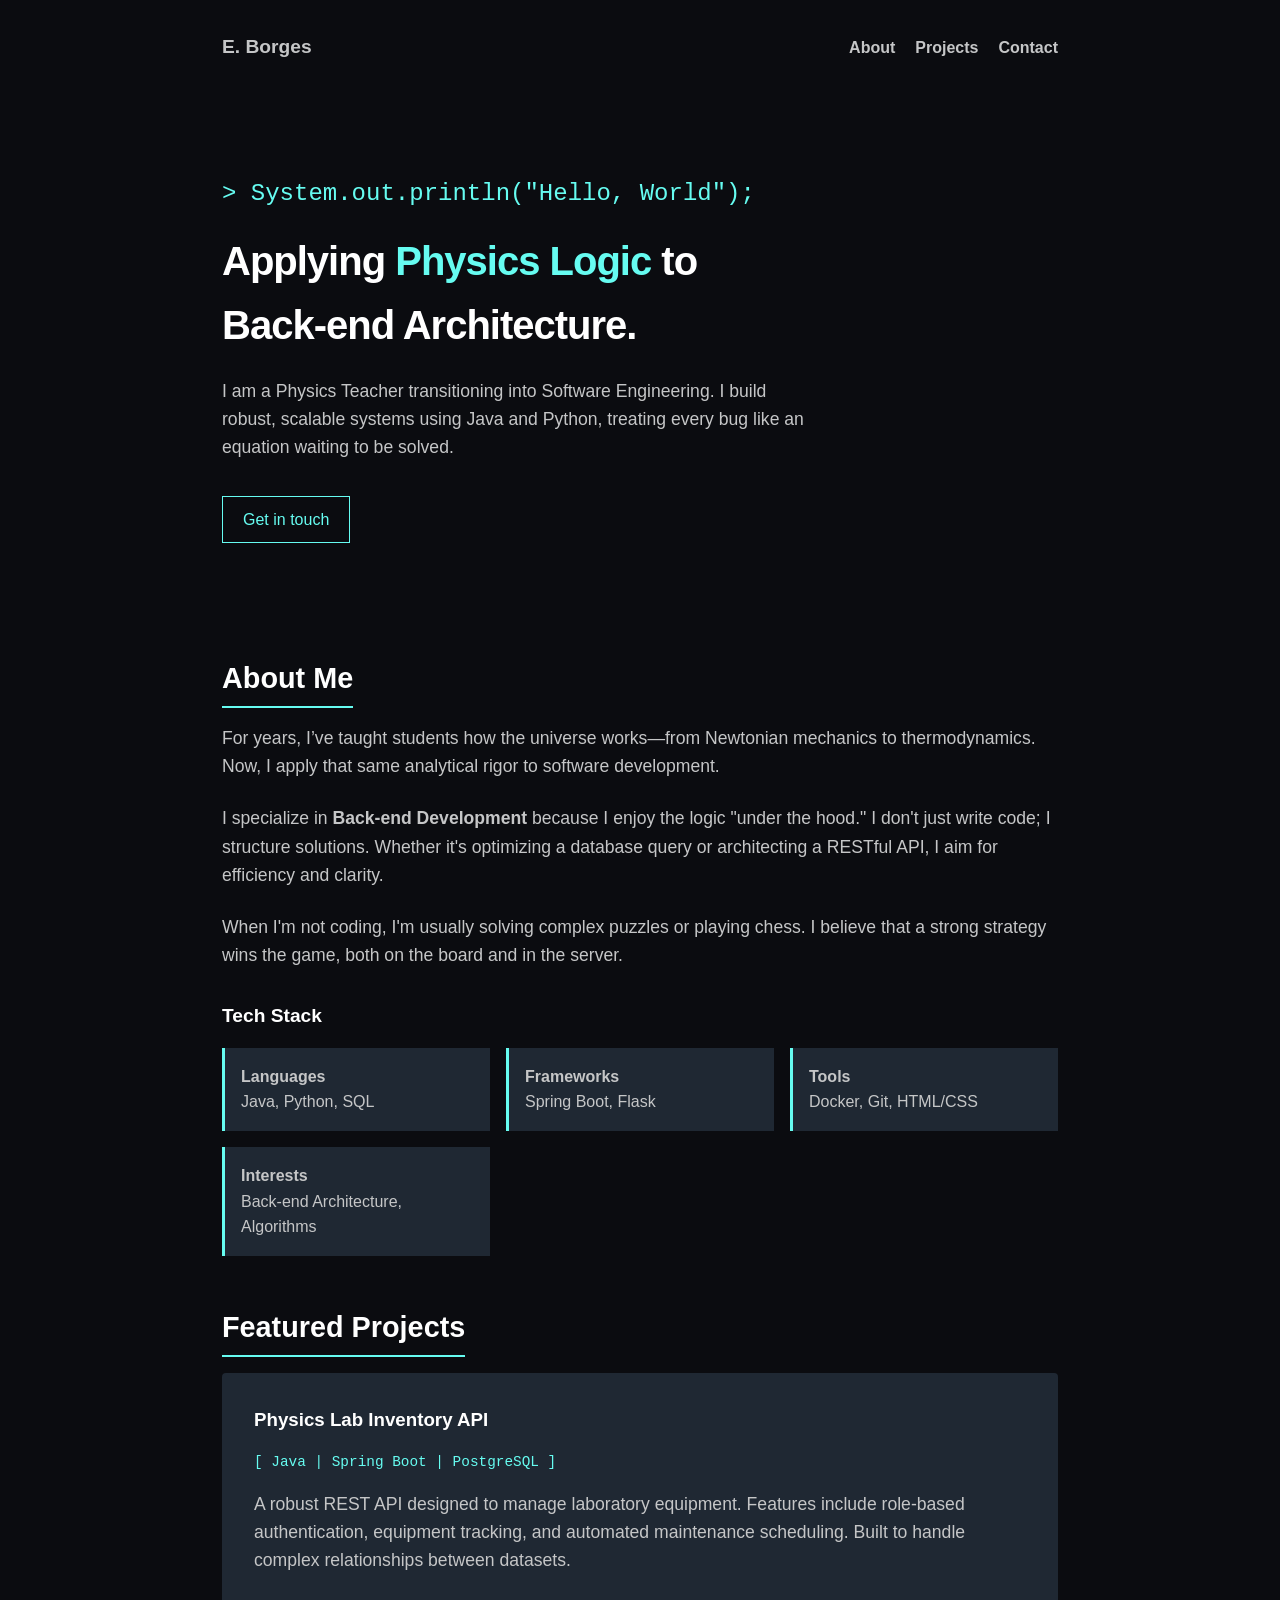
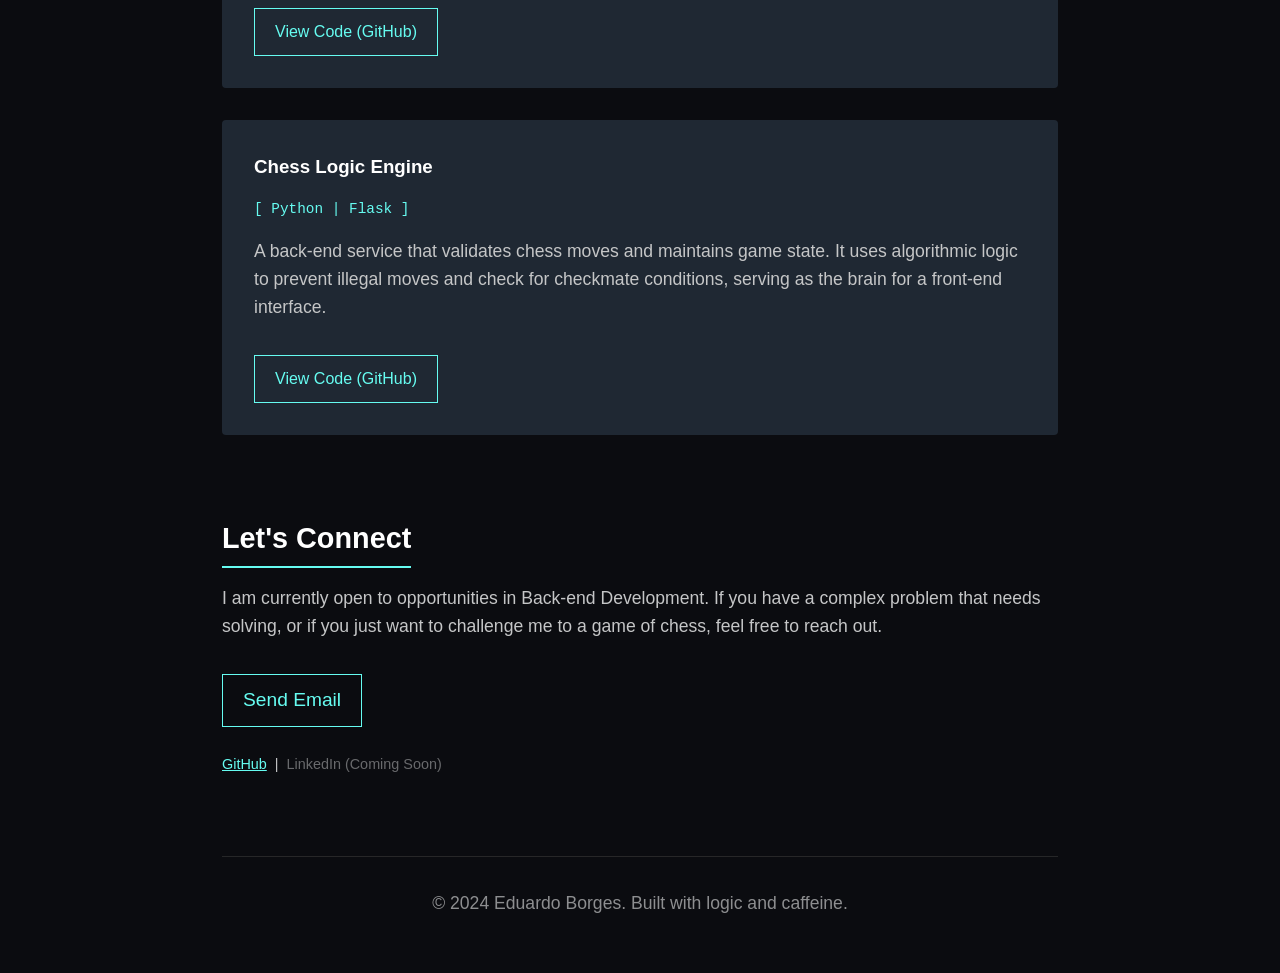
==== index.html @ ef224007 "Primeiro commit" ====
<!DOCTYPE html>
<html lang="en">
<head>
    <meta charset="UTF-8">
    <meta name="viewport" content="width=device-width, initial-scale=1.0">
    <title>Eduardo Borges | Back-end Developer</title>
    <style>
        :root {
            --bg-color: #0b0c10;
            --text-color: #c5c6c7;
            --accent-color: #66fcf1;
            --secondary-bg: #1f2833;
            --font-main: 'Segoe UI', Tahoma, Geneva, Verdana, sans-serif;
        }

        * {
            margin: 0;
            padding: 0;
            box-sizing: border-box;
        }

        body {
            background-color: var(--bg-color);
            color: var(--text-color);
            font-family: var(--font-main);
            line-height: 1.6;
        }

        /* Container & Layout */
        .container {
            max-width: 900px;
            margin: 0 auto;
            padding: 2rem;
        }

        /* Typography */
        h1, h2, h3 {
            color: #fff;
            margin-bottom: 1rem;
        }

        h1 { font-size: 2.5rem; letter-spacing: -1px; }
        h2 { font-size: 1.8rem; border-bottom: 2px solid var(--accent-color); display: inline-block; padding-bottom: 5px; margin-top: 3rem; }
        p { margin-bottom: 1.5rem; font-size: 1.1rem; }
        
        .accent { color: var(--accent-color); }

        /* Navigation */
        nav {
            display: flex;
            justify-content: space-between;
            align-items: center;
            padding-bottom: 3rem;
        }

        nav ul {
            display: flex;
            list-style: none;
            gap: 20px;
        }

        nav a {
            color: var(--text-color);
            text-decoration: none;
            font-weight: bold;
            transition: color 0.3s;
        }

        nav a:hover { color: var(--accent-color); }

        /* Hero Section */
        .hero {
            padding: 4rem 0;
        }

        .tagline {
            font-size: 1.5rem;
            color: var(--accent-color);
            margin-bottom: 1rem;
            font-family: 'Courier New', Courier, monospace;
        }

        /* Skills Grid */
        .skills-grid {
            display: grid;
            grid-template-columns: repeat(auto-fit, minmax(200px, 1fr));
            gap: 1rem;
            margin-top: 1rem;
        }

        .skill-card {
            background-color: var(--secondary-bg);
            padding: 1rem;
            border-left: 3px solid var(--accent-color);
        }

        /* Projects Section */
        .project {
            background-color: var(--secondary-bg);
            padding: 2rem;
            margin-bottom: 2rem;
            border-radius: 4px;
            transition: transform 0.2s;
        }

        .project:hover {
            transform: translateY(-5px);
        }

        .tech-stack {
            font-size: 0.9rem;
            font-family: 'Courier New', Courier, monospace;
            color: var(--accent-color);
            margin-bottom: 1rem;
        }

        /* Buttons */
        .btn {
            display: inline-block;
            padding: 10px 20px;
            border: 1px solid var(--accent-color);
            color: var(--accent-color);
            text-decoration: none;
            margin-top: 10px;
            transition: all 0.3s;
        }

        .btn:hover {
            background-color: var(--accent-color);
            color: var(--bg-color);
        }

        /* Footer */
        footer {
            text-align: center;
            margin-top: 5rem;
            padding-top: 2rem;
            border-top: 1px solid #333;
            font-size: 0.9rem;
            opacity: 0.7;
        }

        /* Responsive */
        @media (max-width: 600px) {
            h1 { font-size: 2rem; }
            nav { flex-direction: column; gap: 1rem; }
        }
    </style>
</head>
<body>

    <div class="container">
        <nav>
            <div style="font-weight: bold; font-size: 1.2rem;">E. Borges</div>
            <ul>
                <li><a href="#about">About</a></li>
                <li><a href="#projects">Projects</a></li>
                <li><a href="#contact">Contact</a></li>
            </ul>
        </nav>

        <header class="hero">
            <p class="tagline">> System.out.println("Hello, World");</p>
            <h1>Applying <span class="accent">Physics Logic</span> to <br> Back-end Architecture.</h1>
            <p style="max-width: 600px; margin-top: 20px;">
                I am a Physics Teacher transitioning into Software Engineering. 
                I build robust, scalable systems using Java and Python, treating every bug like an equation waiting to be solved.
            </p>
            <a href="#contact" class="btn">Get in touch</a>
        </header>

        <section id="about">
            <h2>About Me</h2>
            <p>
                For years, I’ve taught students how the universe works—from Newtonian mechanics to thermodynamics. Now, I apply that same analytical rigor to software development. 
            </p>
            <p>
                I specialize in <strong>Back-end Development</strong> because I enjoy the logic "under the hood." I don't just write code; I structure solutions. Whether it's optimizing a database query or architecting a RESTful API, I aim for efficiency and clarity.
            </p>
            <p>
                When I'm not coding, I'm usually solving complex puzzles or playing chess. I believe that a strong strategy wins the game, both on the board and in the server.
            </p>
            
            <h3 style="margin-top: 2rem; font-size: 1.2rem;">Tech Stack</h3>
            <div class="skills-grid">
                <div class="skill-card">
                    <strong>Languages</strong><br>
                    Java, Python, SQL
                </div>
                <div class="skill-card">
                    <strong>Frameworks</strong><br>
                    Spring Boot, Flask
                </div>
                <div class="skill-card">
                    <strong>Tools</strong><br>
                    Docker, Git, HTML/CSS
                </div>
                <div class="skill-card">
                    <strong>Interests</strong><br>
                    Back-end Architecture, Algorithms
                </div>
            </div>
        </section>

        <section id="projects">
            <h2>Featured Projects</h2>
            
            <div class="project">
                <h3>Physics Lab Inventory API</h3>
                <p class="tech-stack">[ Java | Spring Boot | PostgreSQL ]</p>
                <p>
                    A robust REST API designed to manage laboratory equipment. Features include role-based authentication, equipment tracking, and automated maintenance scheduling. Built to handle complex relationships between datasets.
                </p>
                <a href="#" class="btn">View Code (GitHub)</a>
            </div>

            <div class="project">
                <h3>Chess Logic Engine</h3>
                <p class="tech-stack">[ Python | Flask ]</p>
                <p>
                    A back-end service that validates chess moves and maintains game state. It uses algorithmic logic to prevent illegal moves and check for checkmate conditions, serving as the brain for a front-end interface.
                </p>
                <a href="#" class="btn">View Code (GitHub)</a>
            </div>

        </section>

        <section id="contact">
            <h2>Let's Connect</h2>
            <p>
                I am currently open to opportunities in Back-end Development. 
                If you have a complex problem that needs solving, or if you just want to challenge me to a game of chess, feel free to reach out.
            </p>
            <a href="mailto:seu-email@exemplo.com" class="btn" style="font-size: 1.2rem;">Send Email</a>
            <br><br>
            <p style="font-size: 0.9rem;">
                <a href="https://github.com/EduardoLBorges" class="accent">GitHub</a> &nbsp;|&nbsp; 
                <span style="opacity: 0.5;">LinkedIn (Coming Soon)</span>
            </p>
        </section>

        <footer>
            <p>&copy; 2024 Eduardo Borges. Built with logic and caffeine.</p>
        </footer>
    </div>

</body>
</html>
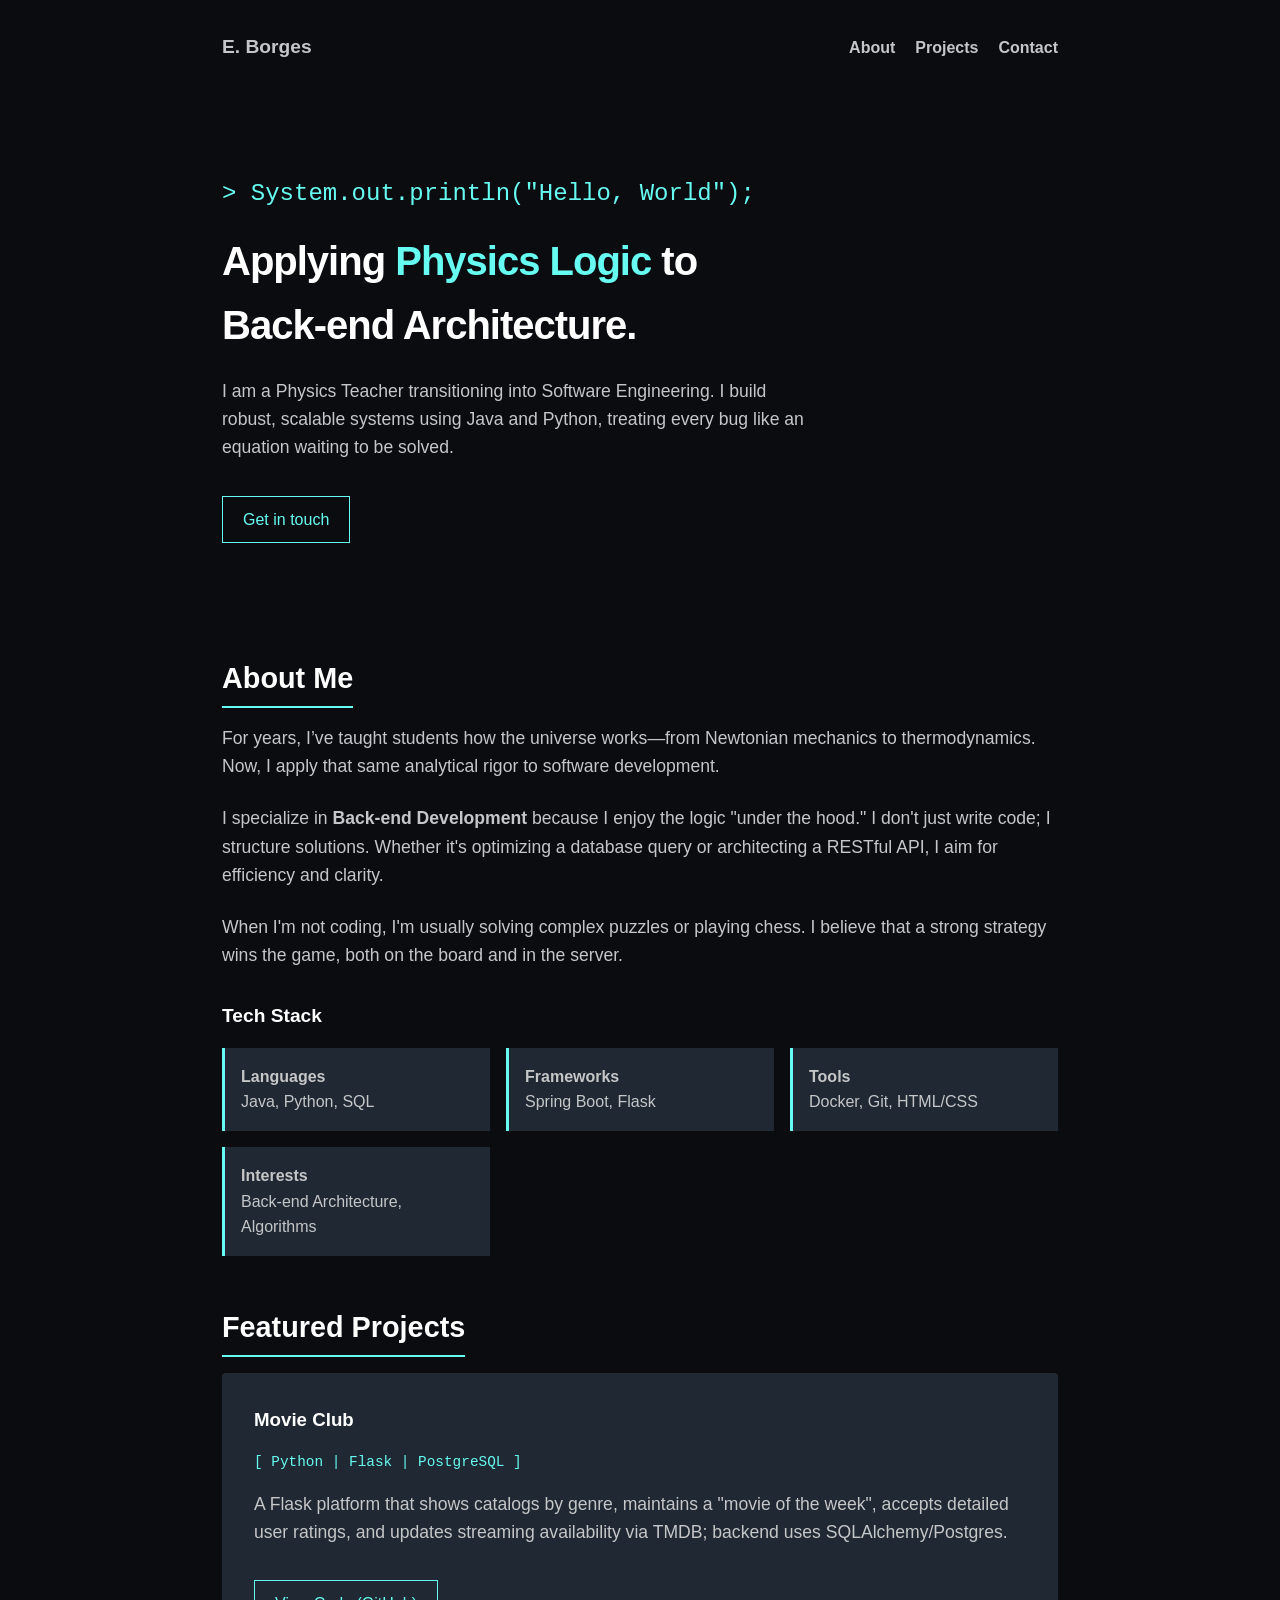
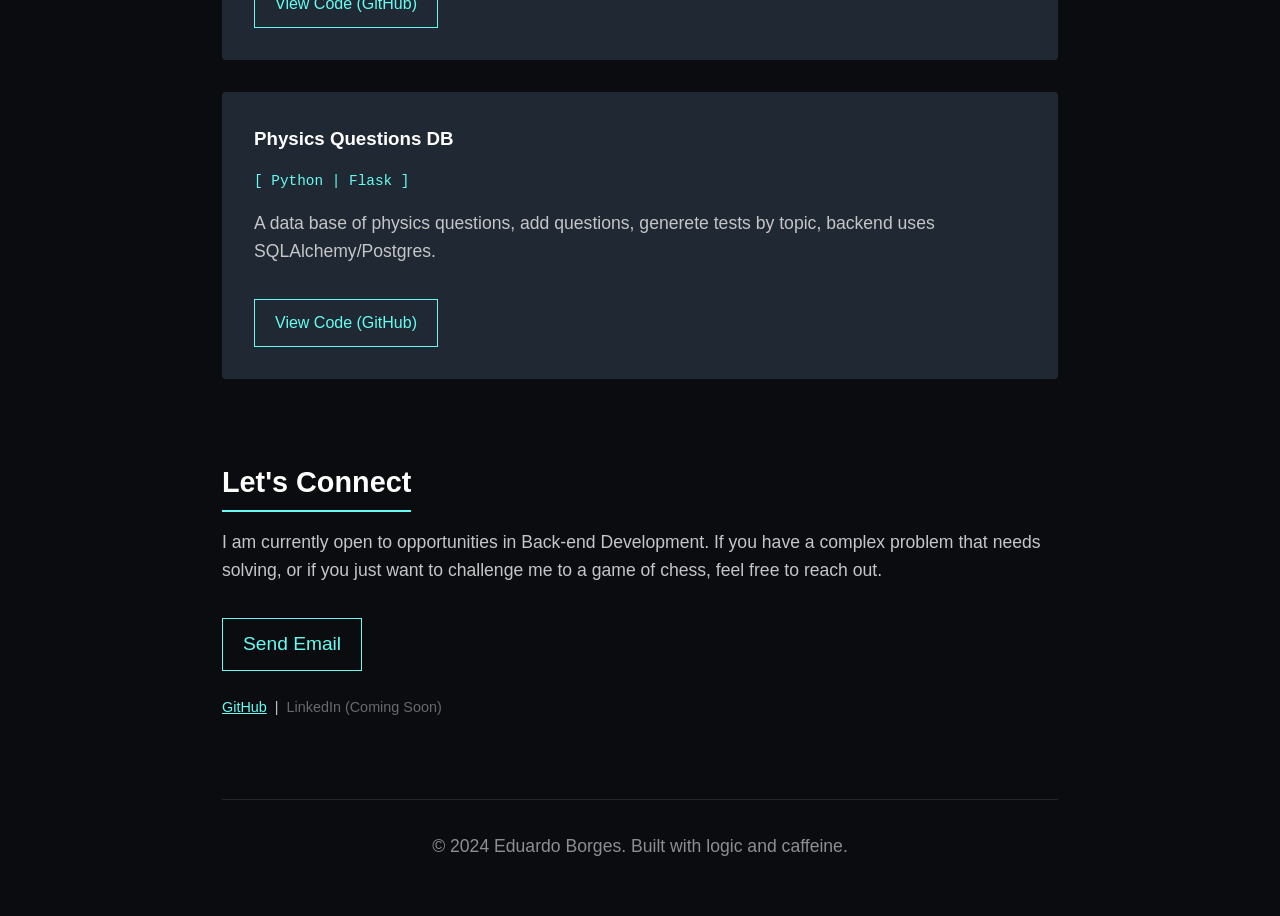
==== commit 03b93fc5: "Update project details and links in index.html" ====
--- a/index.html
+++ b/index.html
@@ -206,21 +206,21 @@
             <h2>Featured Projects</h2>
             
             <div class="project">
-                <h3>Physics Lab Inventory API</h3>
-                <p class="tech-stack">[ Java | Spring Boot | PostgreSQL ]</p>
+                <h3>Movie Club</h3>
+                <p class="tech-stack">[ Python | Flask | PostgreSQL ]</p>
                 <p>
-                    A robust REST API designed to manage laboratory equipment. Features include role-based authentication, equipment tracking, and automated maintenance scheduling. Built to handle complex relationships between datasets.
+                    A Flask platform that shows catalogs by genre, maintains a "movie of the week", accepts detailed user ratings, and updates streaming availability via TMDB; backend uses SQLAlchemy/Postgres.
                 </p>
-                <a href="#" class="btn">View Code (GitHub)</a>
+                <a href="https://github.com/EduardoLBorges/clube-do-filme" class="btn">View Code (GitHub)</a>
             </div>
 
             <div class="project">
-                <h3>Chess Logic Engine</h3>
+                <h3>Physics Questions DB</h3>
                 <p class="tech-stack">[ Python | Flask ]</p>
                 <p>
-                    A back-end service that validates chess moves and maintains game state. It uses algorithmic logic to prevent illegal moves and check for checkmate conditions, serving as the brain for a front-end interface.
+                    A data base of physics questions, add questions, generete tests by topic, backend uses SQLAlchemy/Postgres.
                 </p>
-                <a href="#" class="btn">View Code (GitHub)</a>
+                <a href="https://github.com/EduardoLBorges/banco-de-questoes" class="btn">View Code (GitHub)</a>
             </div>
 
         </section>
@@ -245,4 +245,4 @@
     </div>
 
 </body>
-</html>+</html>
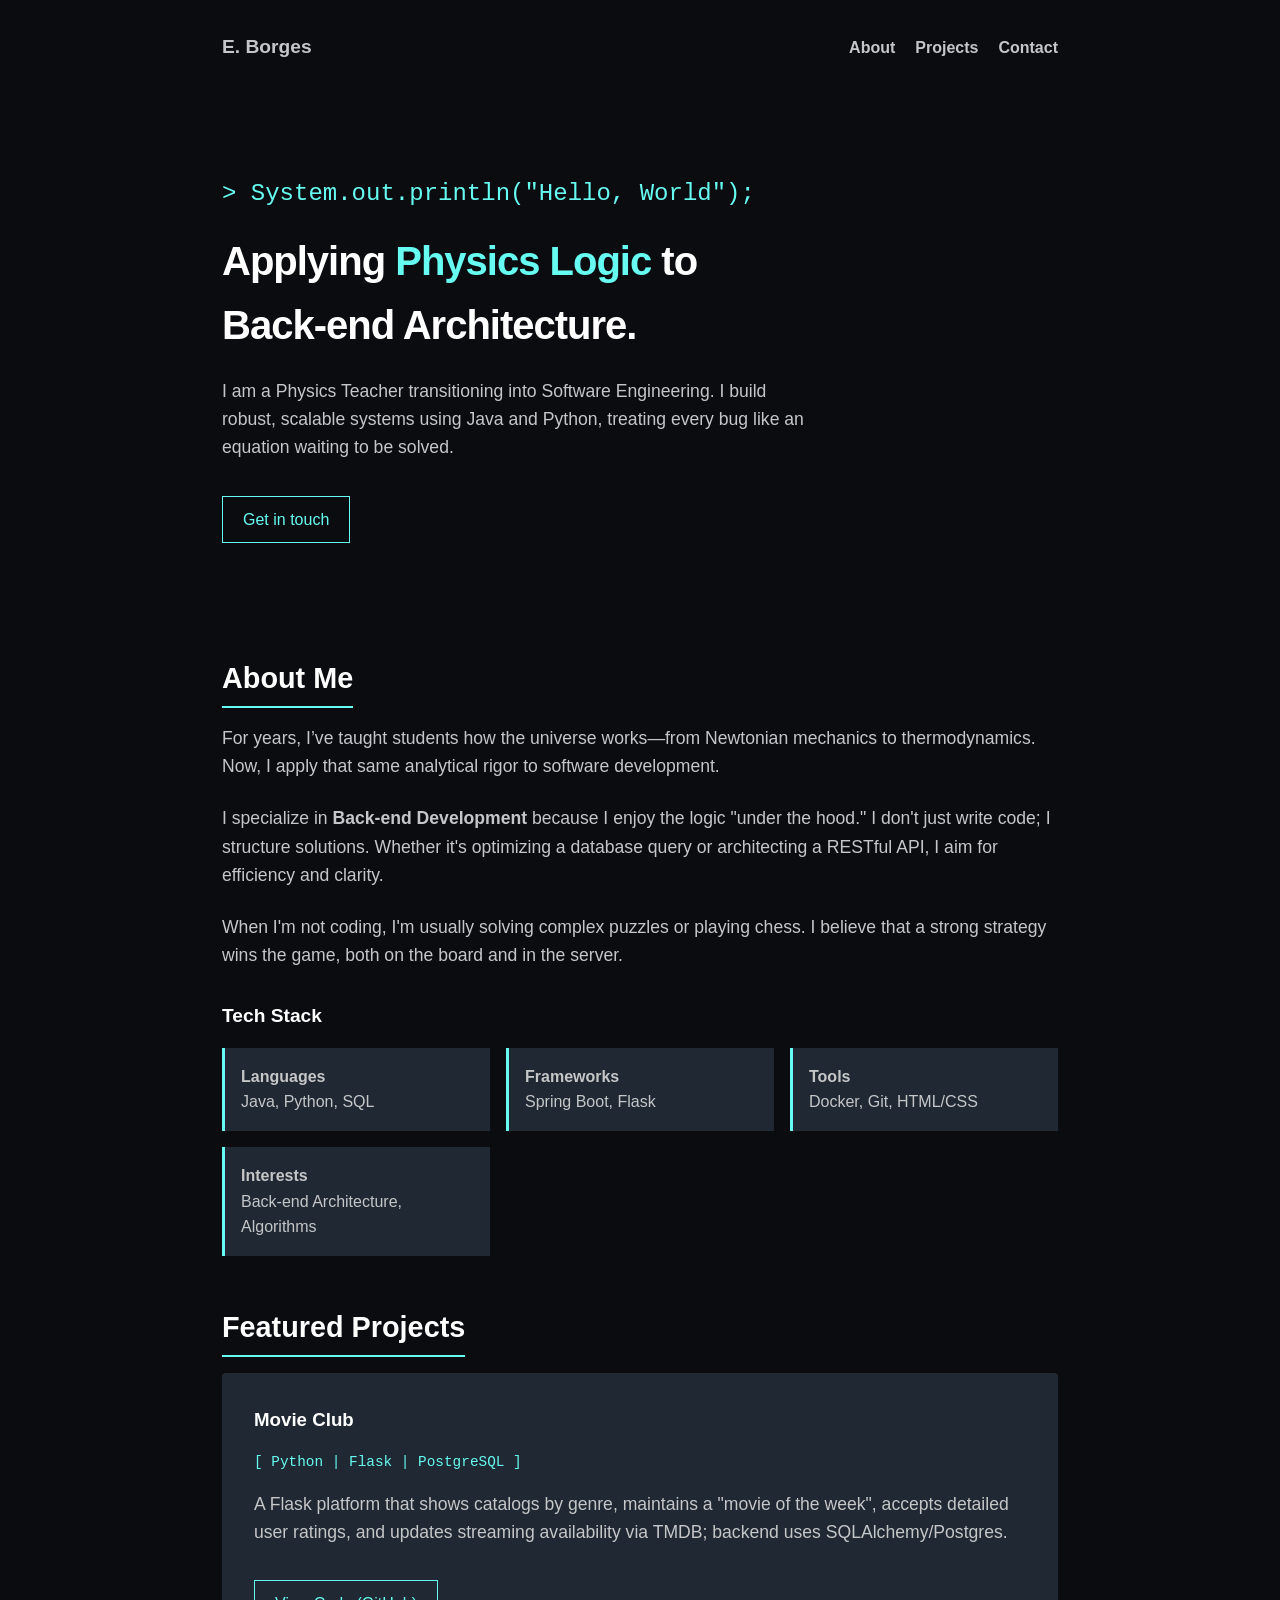
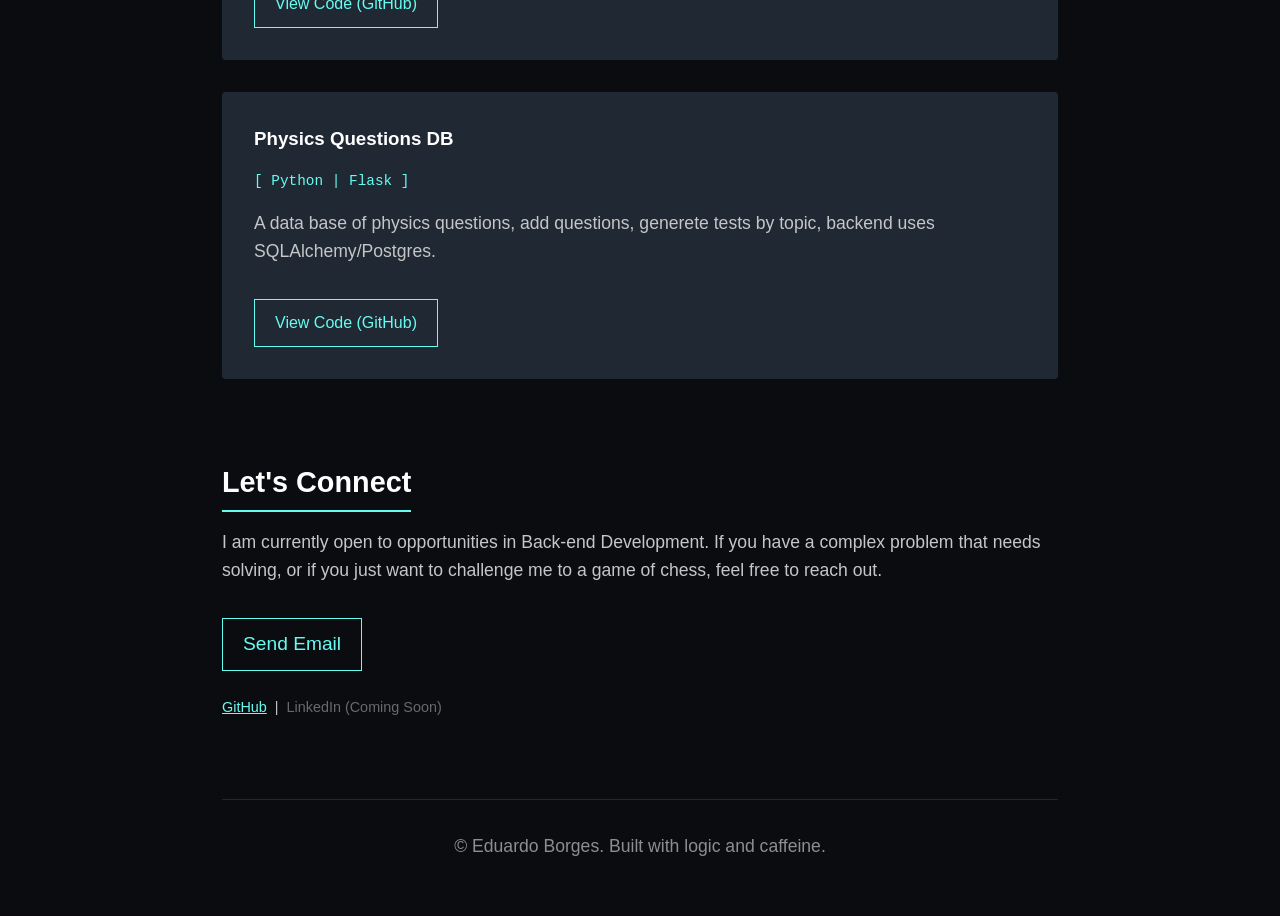
==== commit 0433c32a: "Update email address and footer copyright year" ====
--- a/index.html
+++ b/index.html
@@ -231,7 +231,7 @@
                 I am currently open to opportunities in Back-end Development. 
                 If you have a complex problem that needs solving, or if you just want to challenge me to a game of chess, feel free to reach out.
             </p>
-            <a href="mailto:seu-email@exemplo.com" class="btn" style="font-size: 1.2rem;">Send Email</a>
+            <a href="mailto:eduardolborges8@gmail.com" class="btn" style="font-size: 1.2rem;">Send Email</a>
             <br><br>
             <p style="font-size: 0.9rem;">
                 <a href="https://github.com/EduardoLBorges" class="accent">GitHub</a> &nbsp;|&nbsp; 
@@ -240,7 +240,7 @@
         </section>
 
         <footer>
-            <p>&copy; 2024 Eduardo Borges. Built with logic and caffeine.</p>
+            <p>&copy; Eduardo Borges. Built with logic and caffeine.</p>
         </footer>
     </div>
 
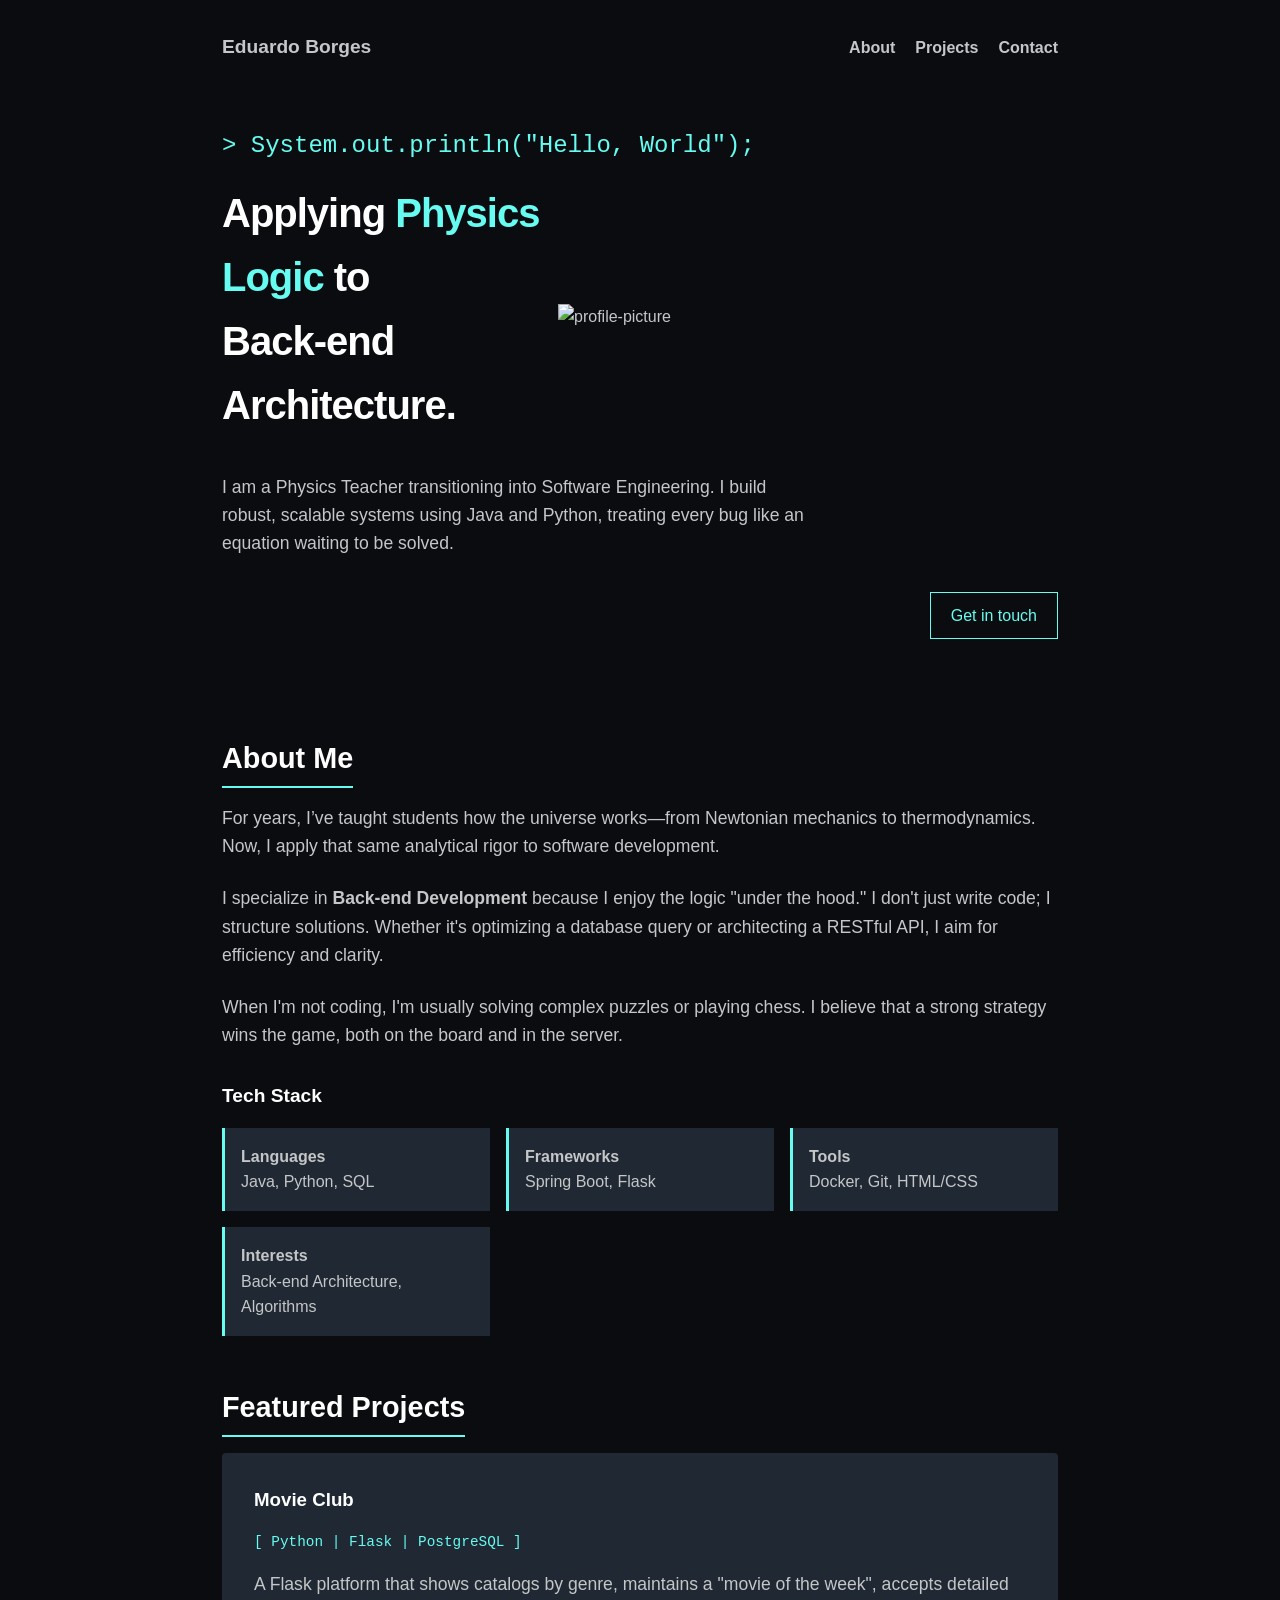
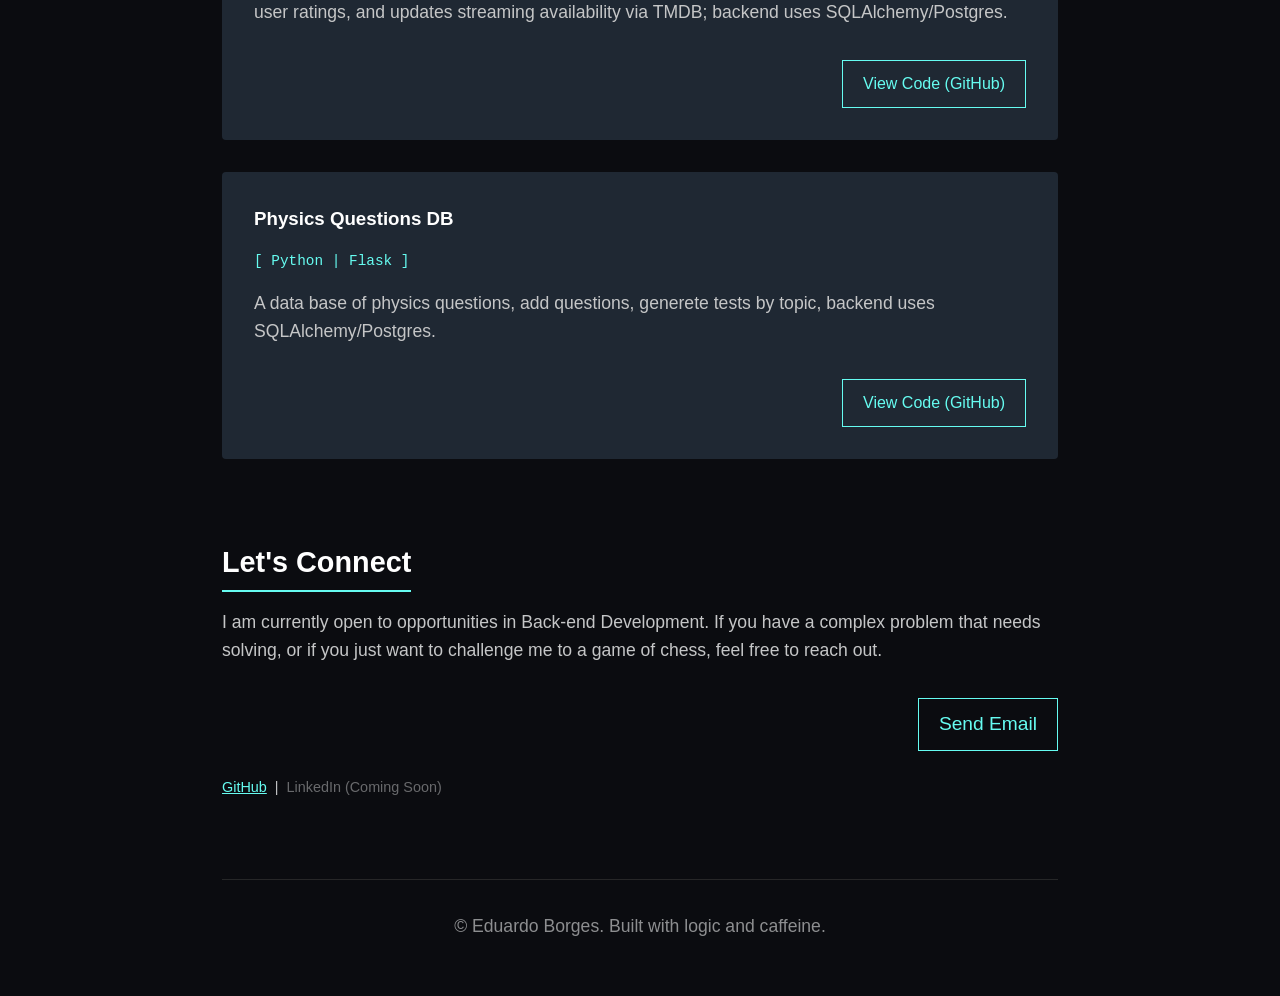
==== commit 692cb98e: "Add initial CSS styles for layout, typography, navigation, and responsiveness" ====
--- a/index.html
+++ b/index.html
@@ -1,157 +1,18 @@
 <!DOCTYPE html>
 <html lang="en">
+
 <head>
     <meta charset="UTF-8">
     <meta name="viewport" content="width=device-width, initial-scale=1.0">
     <title>Eduardo Borges | Back-end Developer</title>
-    <style>
-        :root {
-            --bg-color: #0b0c10;
-            --text-color: #c5c6c7;
-            --accent-color: #66fcf1;
-            --secondary-bg: #1f2833;
-            --font-main: 'Segoe UI', Tahoma, Geneva, Verdana, sans-serif;
-        }
+    <link rel="stylesheet" href="style.css">
+</head>
 
-        * {
-            margin: 0;
-            padding: 0;
-            box-sizing: border-box;
-        }
-
-        body {
-            background-color: var(--bg-color);
-            color: var(--text-color);
-            font-family: var(--font-main);
-            line-height: 1.6;
-        }
-
-        /* Container & Layout */
-        .container {
-            max-width: 900px;
-            margin: 0 auto;
-            padding: 2rem;
-        }
-
-        /* Typography */
-        h1, h2, h3 {
-            color: #fff;
-            margin-bottom: 1rem;
-        }
-
-        h1 { font-size: 2.5rem; letter-spacing: -1px; }
-        h2 { font-size: 1.8rem; border-bottom: 2px solid var(--accent-color); display: inline-block; padding-bottom: 5px; margin-top: 3rem; }
-        p { margin-bottom: 1.5rem; font-size: 1.1rem; }
-        
-        .accent { color: var(--accent-color); }
-
-        /* Navigation */
-        nav {
-            display: flex;
-            justify-content: space-between;
-            align-items: center;
-            padding-bottom: 3rem;
-        }
-
-        nav ul {
-            display: flex;
-            list-style: none;
-            gap: 20px;
-        }
-
-        nav a {
-            color: var(--text-color);
-            text-decoration: none;
-            font-weight: bold;
-            transition: color 0.3s;
-        }
-
-        nav a:hover { color: var(--accent-color); }
-
-        /* Hero Section */
-        .hero {
-            padding: 4rem 0;
-        }
-
-        .tagline {
-            font-size: 1.5rem;
-            color: var(--accent-color);
-            margin-bottom: 1rem;
-            font-family: 'Courier New', Courier, monospace;
-        }
-
-        /* Skills Grid */
-        .skills-grid {
-            display: grid;
-            grid-template-columns: repeat(auto-fit, minmax(200px, 1fr));
-            gap: 1rem;
-            margin-top: 1rem;
-        }
-
-        .skill-card {
-            background-color: var(--secondary-bg);
-            padding: 1rem;
-            border-left: 3px solid var(--accent-color);
-        }
-
-        /* Projects Section */
-        .project {
-            background-color: var(--secondary-bg);
-            padding: 2rem;
-            margin-bottom: 2rem;
-            border-radius: 4px;
-            transition: transform 0.2s;
-        }
-
-        .project:hover {
-            transform: translateY(-5px);
-        }
-
-        .tech-stack {
-            font-size: 0.9rem;
-            font-family: 'Courier New', Courier, monospace;
-            color: var(--accent-color);
-            margin-bottom: 1rem;
-        }
-
-        /* Buttons */
-        .btn {
-            display: inline-block;
-            padding: 10px 20px;
-            border: 1px solid var(--accent-color);
-            color: var(--accent-color);
-            text-decoration: none;
-            margin-top: 10px;
-            transition: all 0.3s;
-        }
-
-        .btn:hover {
-            background-color: var(--accent-color);
-            color: var(--bg-color);
-        }
-
-        /* Footer */
-        footer {
-            text-align: center;
-            margin-top: 5rem;
-            padding-top: 2rem;
-            border-top: 1px solid #333;
-            font-size: 0.9rem;
-            opacity: 0.7;
-        }
-
-        /* Responsive */
-        @media (max-width: 600px) {
-            h1 { font-size: 2rem; }
-            nav { flex-direction: column; gap: 1rem; }
-        }
-    </style>
-</head>
 <body>
 
     <div class="container">
         <nav>
-            <div style="font-weight: bold; font-size: 1.2rem;">E. Borges</div>
+            <div style="font-weight: bold; font-size: 1.2rem;">Eduardo Borges</div>
             <ul>
                 <li><a href="#about">About</a></li>
                 <li><a href="#projects">Projects</a></li>
@@ -161,26 +22,36 @@
 
         <header class="hero">
             <p class="tagline">> System.out.println("Hello, World");</p>
-            <h1>Applying <span class="accent">Physics Logic</span> to <br> Back-end Architecture.</h1>
+            <div class="hero-container">
+                <h1>Applying <span class="accent">Physics Logic</span> to <br> Back-end Architecture.</h1>
+                <img src="images/profile.png" alt="profile-picture">
+            </div>
             <p style="max-width: 600px; margin-top: 20px;">
-                I am a Physics Teacher transitioning into Software Engineering. 
-                I build robust, scalable systems using Java and Python, treating every bug like an equation waiting to be solved.
+                I am a Physics Teacher transitioning into Software Engineering.
+                I build robust, scalable systems using Java and Python, treating every bug like an equation waiting to
+                be solved.
             </p>
-            <a href="#contact" class="btn">Get in touch</a>
+            <div class="btn-container">
+                <a href="#contact" class="btn">Get in touch</a>
+            </div>
         </header>
 
         <section id="about">
             <h2>About Me</h2>
             <p>
-                For years, I’ve taught students how the universe works—from Newtonian mechanics to thermodynamics. Now, I apply that same analytical rigor to software development. 
+                For years, I’ve taught students how the universe works—from Newtonian mechanics to thermodynamics. Now,
+                I apply that same analytical rigor to software development.
             </p>
             <p>
-                I specialize in <strong>Back-end Development</strong> because I enjoy the logic "under the hood." I don't just write code; I structure solutions. Whether it's optimizing a database query or architecting a RESTful API, I aim for efficiency and clarity.
+                I specialize in <strong>Back-end Development</strong> because I enjoy the logic "under the hood." I
+                don't just write code; I structure solutions. Whether it's optimizing a database query or architecting a
+                RESTful API, I aim for efficiency and clarity.
             </p>
             <p>
-                When I'm not coding, I'm usually solving complex puzzles or playing chess. I believe that a strong strategy wins the game, both on the board and in the server.
+                When I'm not coding, I'm usually solving complex puzzles or playing chess. I believe that a strong
+                strategy wins the game, both on the board and in the server.
             </p>
-            
+
             <h3 style="margin-top: 2rem; font-size: 1.2rem;">Tech Stack</h3>
             <div class="skills-grid">
                 <div class="skill-card">
@@ -204,23 +75,29 @@
 
         <section id="projects">
             <h2>Featured Projects</h2>
-            
+
             <div class="project">
                 <h3>Movie Club</h3>
                 <p class="tech-stack">[ Python | Flask | PostgreSQL ]</p>
                 <p>
-                    A Flask platform that shows catalogs by genre, maintains a "movie of the week", accepts detailed user ratings, and updates streaming availability via TMDB; backend uses SQLAlchemy/Postgres.
+                    A Flask platform that shows catalogs by genre, maintains a "movie of the week", accepts detailed
+                    user ratings, and updates streaming availability via TMDB; backend uses SQLAlchemy/Postgres.
                 </p>
-                <a href="https://github.com/EduardoLBorges/clube-do-filme" class="btn">View Code (GitHub)</a>
+                <div class="btn-container">
+                    <a href="https://github.com/EduardoLBorges/clube-do-filme" class="btn">View Code (GitHub)</a>
+                </div>
             </div>
 
             <div class="project">
                 <h3>Physics Questions DB</h3>
                 <p class="tech-stack">[ Python | Flask ]</p>
                 <p>
-                    A data base of physics questions, add questions, generete tests by topic, backend uses SQLAlchemy/Postgres.
+                    A data base of physics questions, add questions, generete tests by topic, backend uses
+                    SQLAlchemy/Postgres.
                 </p>
-                <a href="https://github.com/EduardoLBorges/banco-de-questoes" class="btn">View Code (GitHub)</a>
+                <div class="btn-container">
+                    <a href="https://github.com/EduardoLBorges/banco-de-questoes" class="btn">View Code (GitHub)</a>
+                </div>
             </div>
 
         </section>
@@ -228,13 +105,16 @@
         <section id="contact">
             <h2>Let's Connect</h2>
             <p>
-                I am currently open to opportunities in Back-end Development. 
-                If you have a complex problem that needs solving, or if you just want to challenge me to a game of chess, feel free to reach out.
+                I am currently open to opportunities in Back-end Development.
+                If you have a complex problem that needs solving, or if you just want to challenge me to a game of
+                chess, feel free to reach out.
             </p>
-            <a href="mailto:eduardolborges8@gmail.com" class="btn" style="font-size: 1.2rem;">Send Email</a>
-            <br><br>
+            <div class="btn-container">
+                <a href="mailto:eduardolborges8@gmail.com" class="btn" style="font-size: 1.2rem;">Send Email</a>
+            </div>
+            <br>
             <p style="font-size: 0.9rem;">
-                <a href="https://github.com/EduardoLBorges" class="accent">GitHub</a> &nbsp;|&nbsp; 
+                <a href="https://github.com/EduardoLBorges" class="accent">GitHub</a> &nbsp;|&nbsp;
                 <span style="opacity: 0.5;">LinkedIn (Coming Soon)</span>
             </p>
         </section>
@@ -245,4 +125,5 @@
     </div>
 
 </body>
-</html>
+
+</html>
--- a/style.css
+++ b/style.css
@@ -0,0 +1,193 @@
+:root {
+    --bg-color: #0b0c10;
+    --text-color: #c5c6c7;
+    --accent-color: #66fcf1;
+    --secondary-bg: #1f2833;
+    --font-main: 'Segoe UI', Tahoma, Geneva, Verdana, sans-serif;
+}
+
+* {
+    margin: 0;
+    padding: 0;
+    box-sizing: border-box;
+}
+
+body {
+    background-color: var(--bg-color);
+    color: var(--text-color);
+    font-family: var(--font-main);
+    line-height: 1.6;
+}
+
+/* Container & Layout */
+.container {
+    max-width: 900px;
+    margin: 0 auto;
+    padding: 2rem;
+}
+
+/* Typography */
+h1,
+h2,
+h3 {
+    color: #fff;
+    margin-bottom: 1rem;
+}
+
+h1 {
+    font-size: 2.5rem;
+    letter-spacing: -1px;
+}
+
+h2 {
+    font-size: 1.8rem;
+    border-bottom: 2px solid var(--accent-color);
+    display: inline-block;
+    padding-bottom: 5px;
+    margin-top: 3rem;
+}
+
+p {
+    margin-bottom: 1.5rem;
+    font-size: 1.1rem;
+}
+
+.accent {
+    color: var(--accent-color);
+}
+
+/* Navigation */
+nav {
+    display: flex;
+    justify-content: space-between;
+    align-items: center;
+    padding-bottom: 1rem;
+}
+
+nav ul {
+    display: flex;
+    list-style: none;
+    gap: 20px;
+}
+
+nav a {
+    color: var(--text-color);
+    text-decoration: none;
+    font-weight: bold;
+    transition: color 0.3s;
+}
+
+nav a:hover {
+    color: var(--accent-color);
+}
+
+/* Hero Section */
+.hero {
+    padding: 3rem 0;
+}
+
+.tagline {
+    font-size: clamp(1.1rem, 3vw, 1.5rem);
+    color: var(--accent-color);
+    margin-bottom: 1rem;
+    font-family: 'Courier New', Courier, monospace;
+    overflow-wrap: break-word;
+    word-break: break-word;
+}
+
+.hero-container {
+    display: flex;
+    flex-wrap: wrap;
+    justify-content: center;
+    align-items: center;
+    width: 100%;
+}
+
+.hero-container h1 {
+    flex: 1;
+    min-width: 300px;
+}
+
+.hero-container img {
+    flex: 0 1 auto;
+    width: clamp(300px, 40vw, 500px);
+}
+
+/* Skills Grid */
+.skills-grid {
+    display: grid;
+    grid-template-columns: repeat(auto-fit, minmax(200px, 1fr));
+    gap: 1rem;
+    margin-top: 1rem;
+}
+
+.skill-card {
+    background-color: var(--secondary-bg);
+    padding: 1rem;
+    border-left: 3px solid var(--accent-color);
+}
+
+/* Projects Section */
+.project {
+    background-color: var(--secondary-bg);
+    padding: 2rem;
+    margin-bottom: 2rem;
+    border-radius: 4px;
+    transition: transform 0.2s;
+}
+
+.project:hover {
+    transform: translateY(-5px);
+}
+
+.tech-stack {
+    font-size: 0.9rem;
+    font-family: 'Courier New', Courier, monospace;
+    color: var(--accent-color);
+    margin-bottom: 1rem;
+}
+
+/* Buttons */
+.btn-container {
+    display: flex;
+    text-align: right;
+    margin: 0
+}
+
+.btn {
+    display: inline-block;
+    padding: 10px 20px;
+    border: 1px solid var(--accent-color);
+    color: var(--accent-color);
+    text-decoration: none;
+    margin-top: 10px;
+    transition: all 0.3s;
+    margin-left: auto;
+}
+
+.btn:hover {
+    background-color: var(--accent-color);
+    color: var(--bg-color);
+}
+
+/* Footer */
+footer {
+    text-align: center;
+    margin-top: 5rem;
+    padding-top: 2rem;
+    border-top: 1px solid #333;
+    font-size: 0.9rem;
+    opacity: 0.7;
+}
+
+/* Responsive */
+@media (max-width: 600px) {
+    h1 {
+        font-size: 2rem;
+    }
+
+    nav {
+        flex-direction: column;
+        gap: 1rem;
+    }
+}
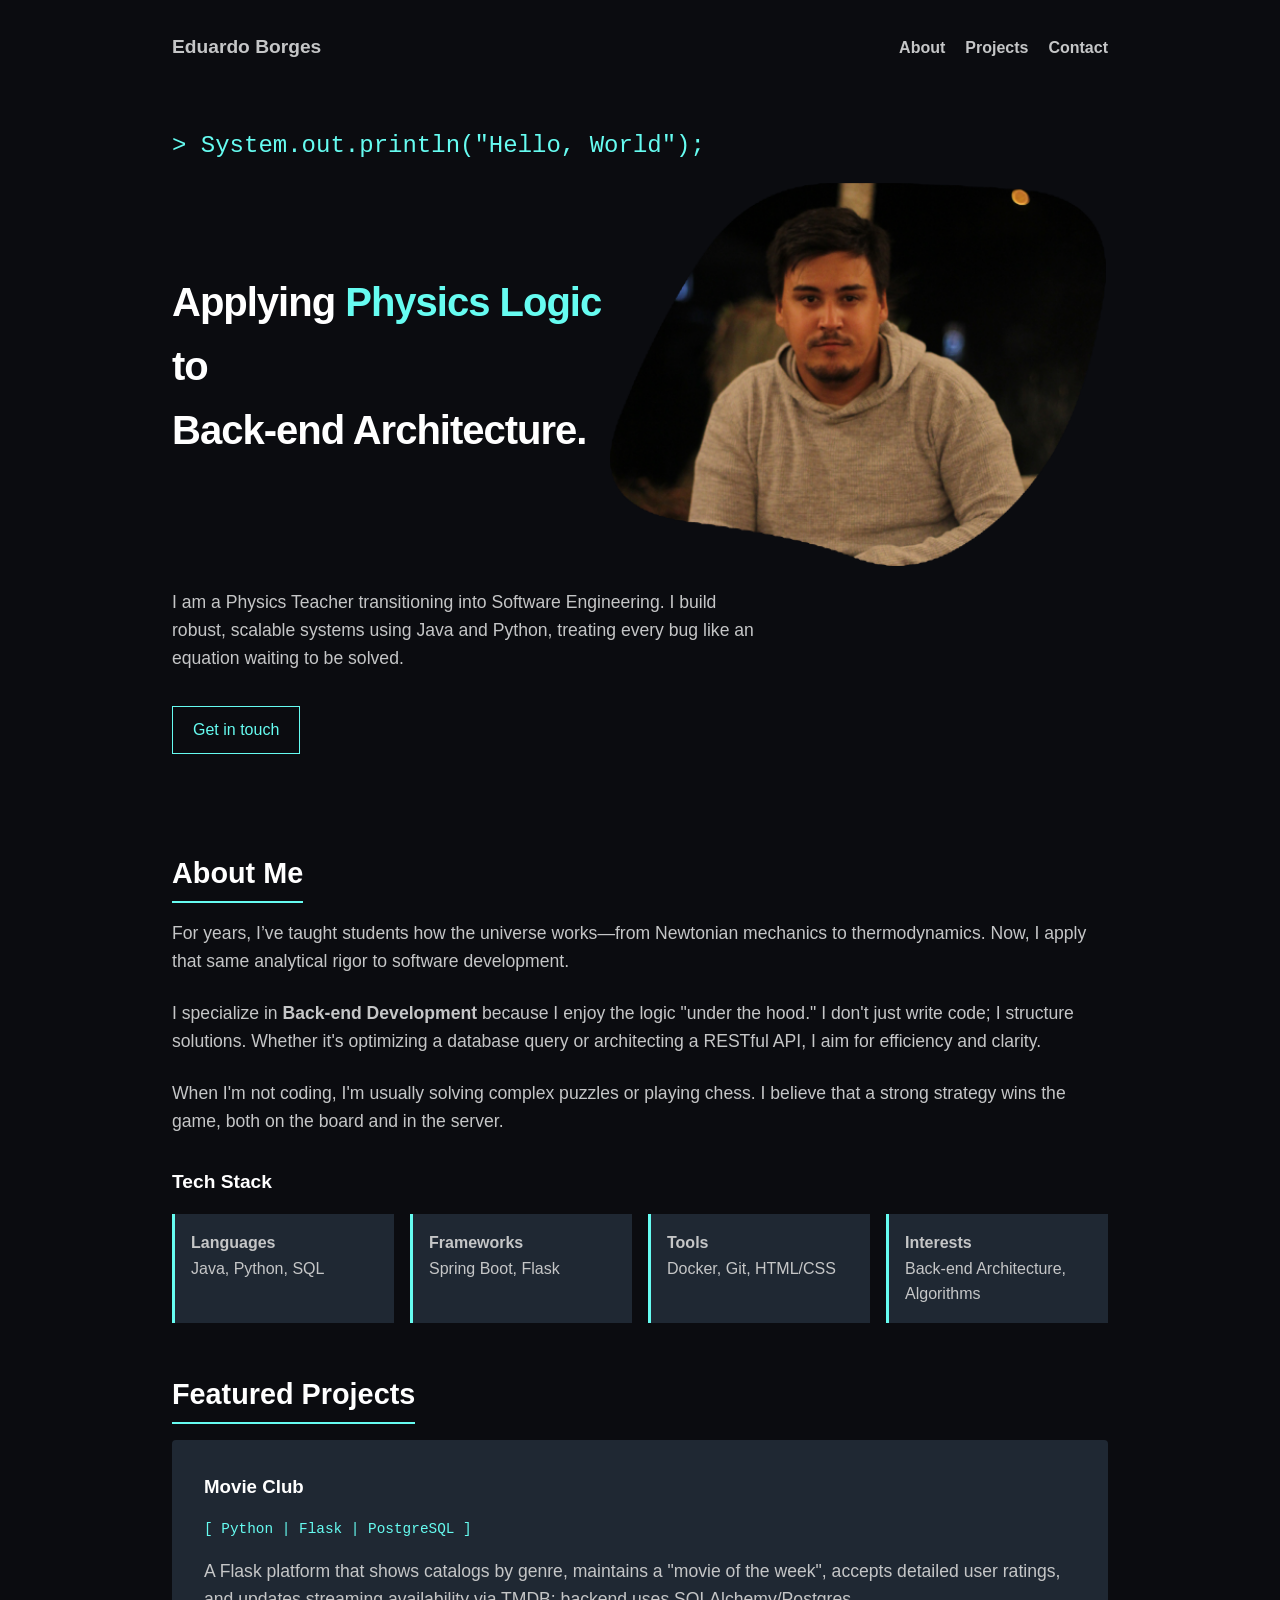
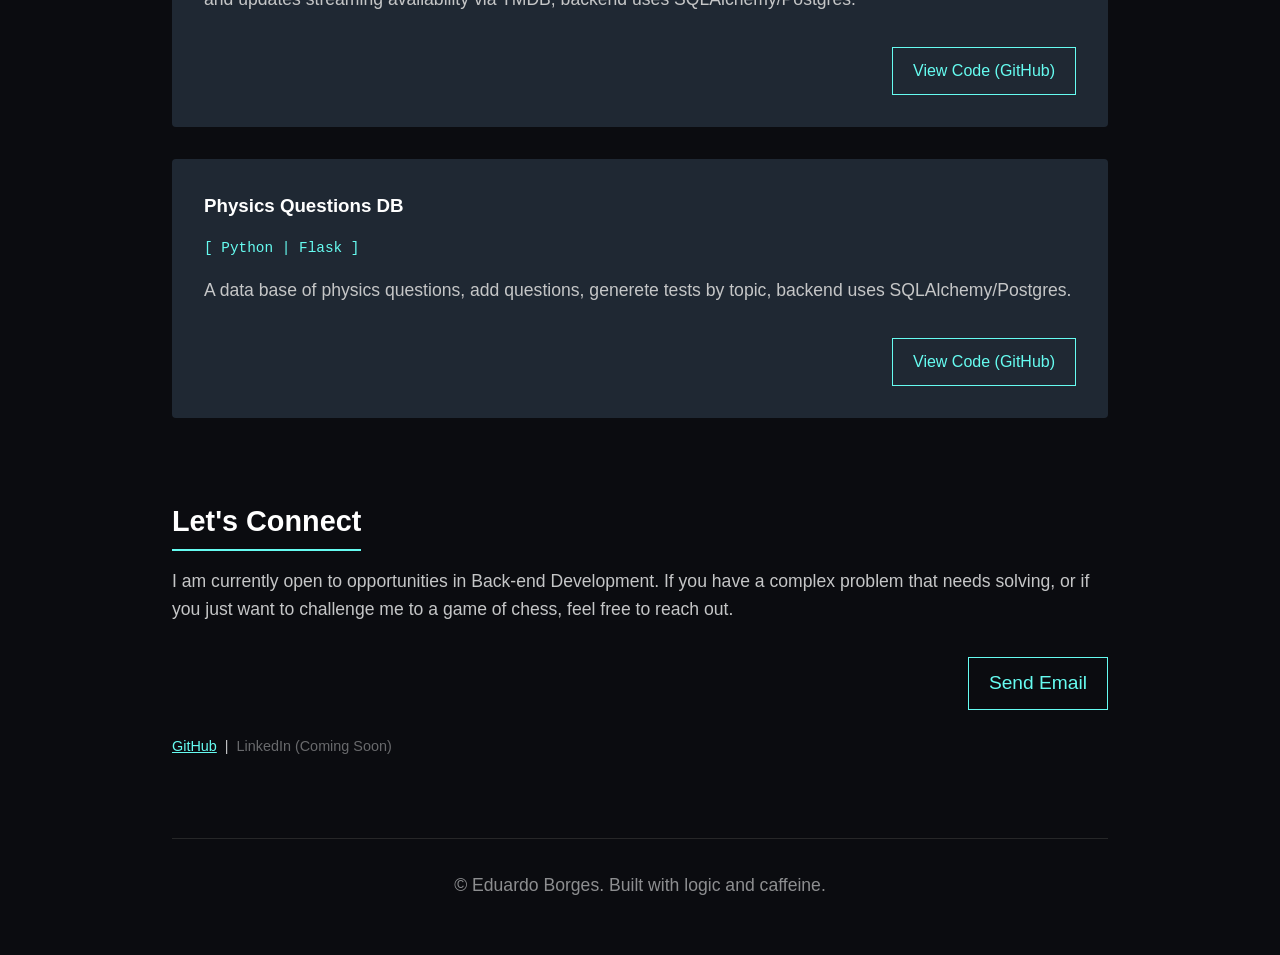
==== commit 1b489a2a: "Refactor code structure for improved readability and maintainability" ====
--- a/index.html
+++ b/index.html
@@ -24,14 +24,14 @@
             <p class="tagline">> System.out.println("Hello, World");</p>
             <div class="hero-container">
                 <h1>Applying <span class="accent">Physics Logic</span> to <br> Back-end Architecture.</h1>
-                <img src="images/profile.png" alt="profile-picture">
+                <img src="images/profile-480.png" alt="profile-picture">
             </div>
             <p style="max-width: 600px; margin-top: 20px;">
                 I am a Physics Teacher transitioning into Software Engineering.
                 I build robust, scalable systems using Java and Python, treating every bug like an equation waiting to
                 be solved.
             </p>
-            <div class="btn-container">
+            <div class="btn-container" style="display: block; text-align: left;">
                 <a href="#contact" class="btn">Get in touch</a>
             </div>
         </header>
--- a/style.css
+++ b/style.css
@@ -21,7 +21,7 @@
 
 /* Container & Layout */
 .container {
-    max-width: 900px;
+    max-width: 1000px;
     margin: 0 auto;
     padding: 2rem;
 }
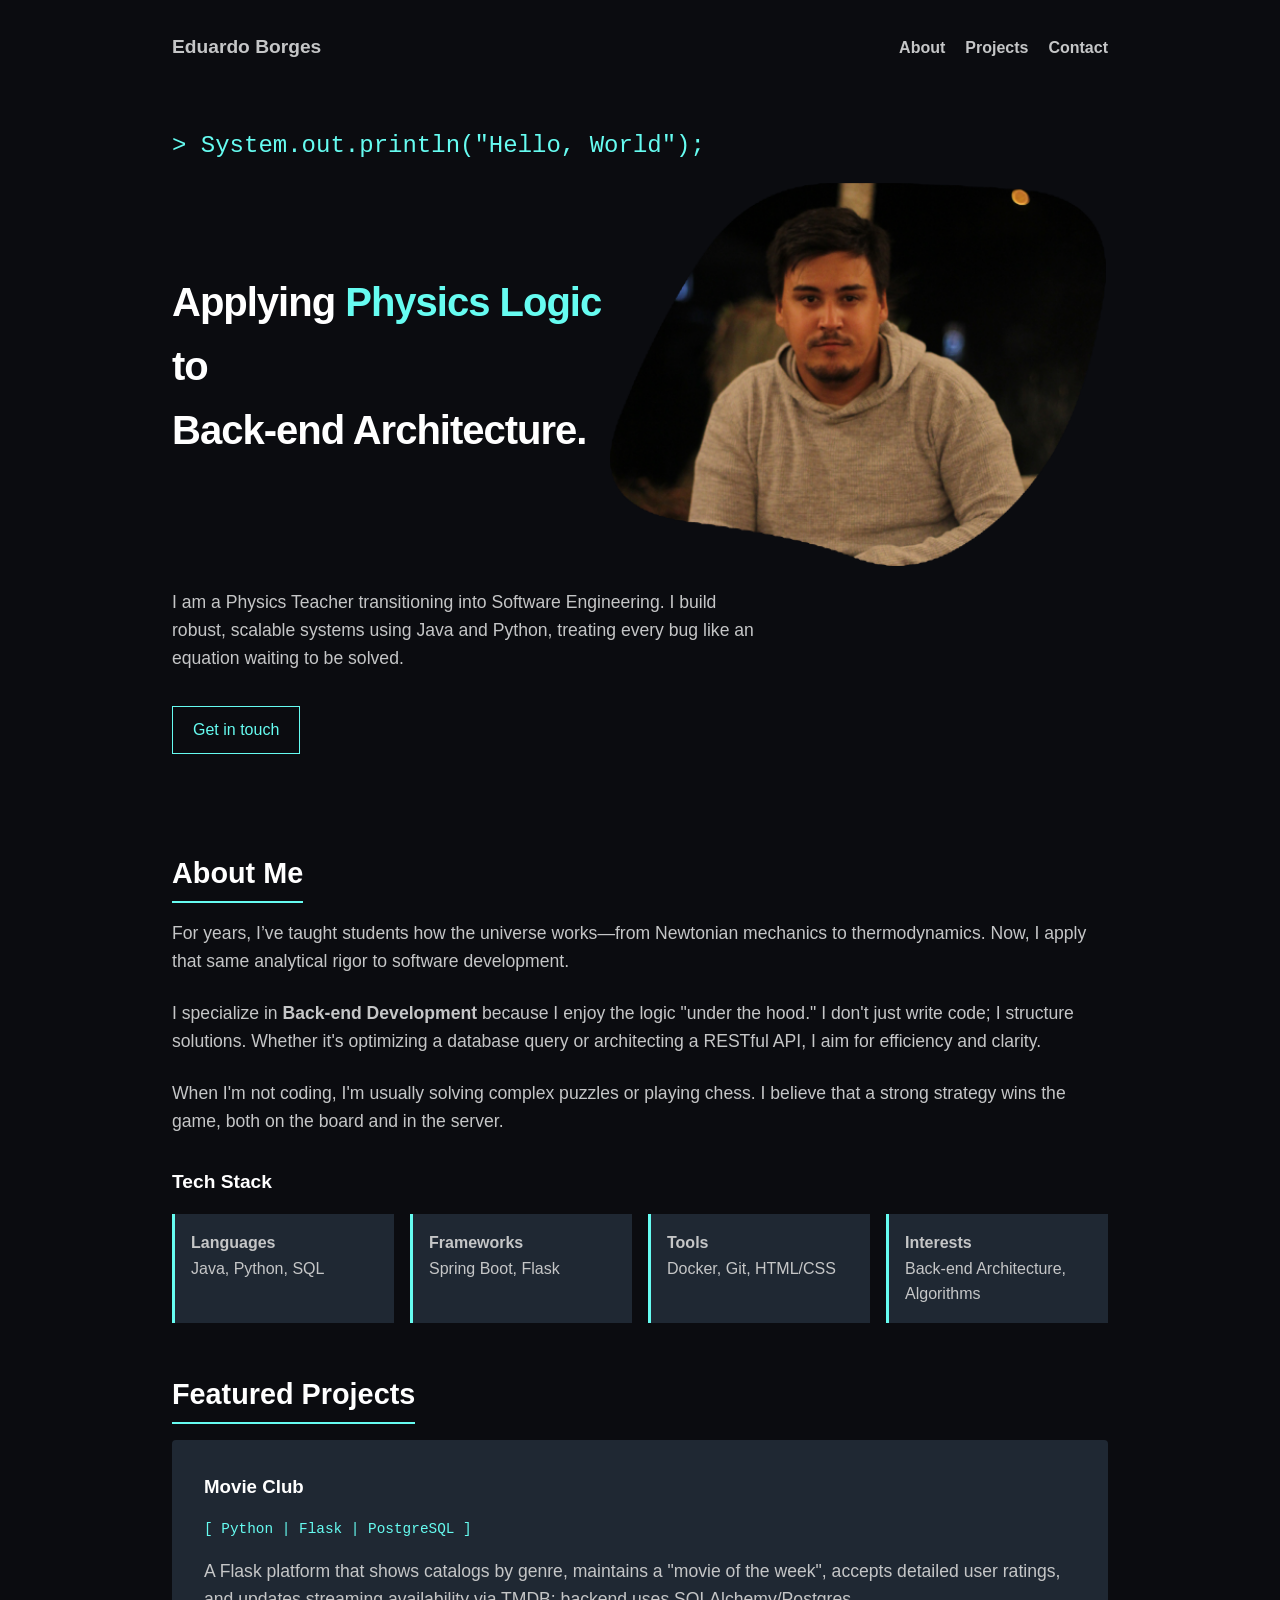
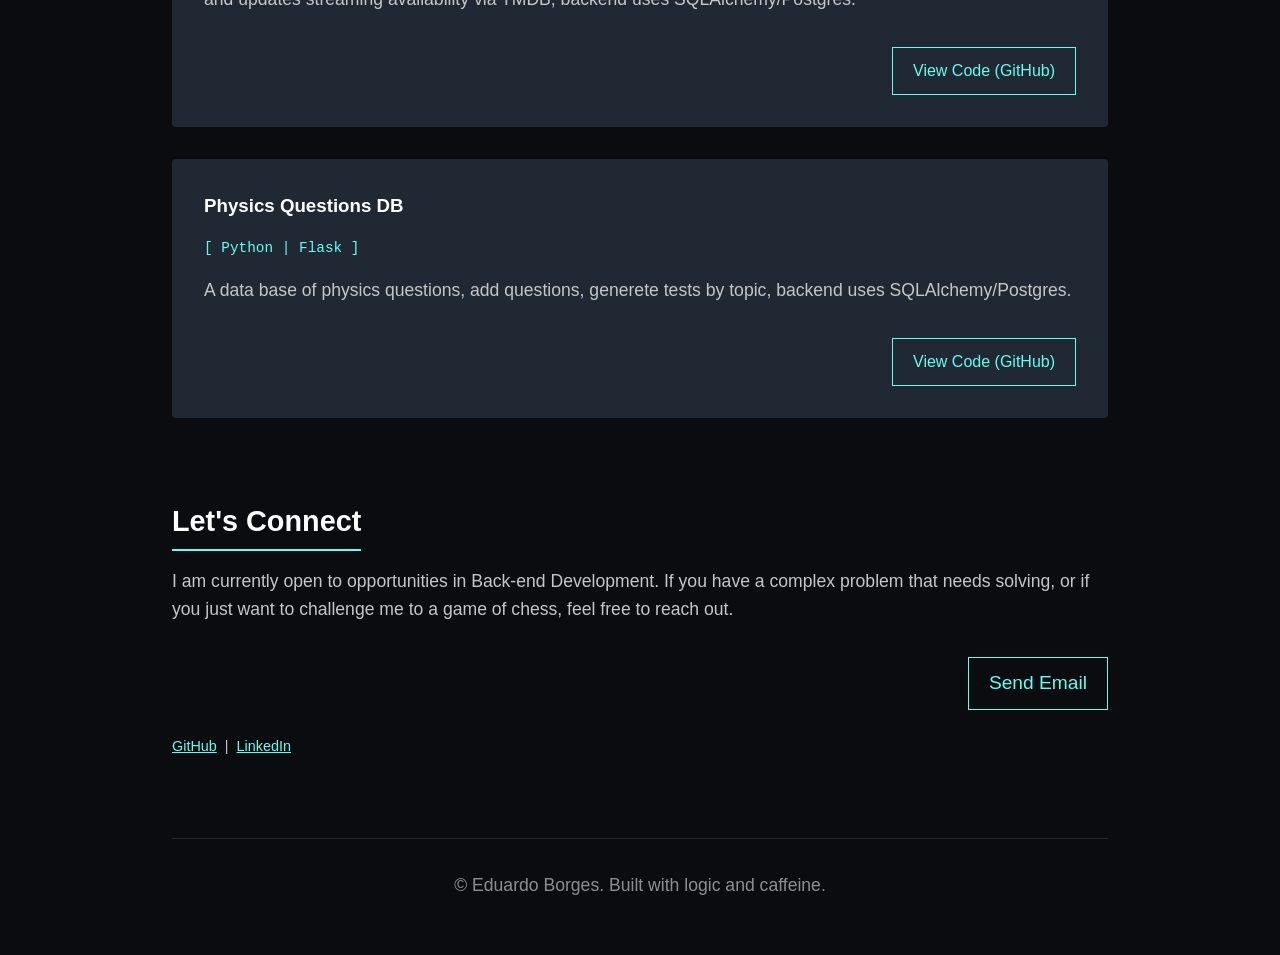
==== commit e6aea733: "add LinkedIn link" ====
--- a/index.html
+++ b/index.html
@@ -115,7 +115,7 @@
             <br>
             <p style="font-size: 0.9rem;">
                 <a href="https://github.com/EduardoLBorges" class="accent">GitHub</a> &nbsp;|&nbsp;
-                <span style="opacity: 0.5;">LinkedIn (Coming Soon)</span>
+                <a href="https://www.linkedin.com/in/eduardo-borges-dev/" class="accent">LinkedIn</a>
             </p>
         </section>
 
@@ -126,4 +126,4 @@
 
 </body>
 
-</html>+</html>
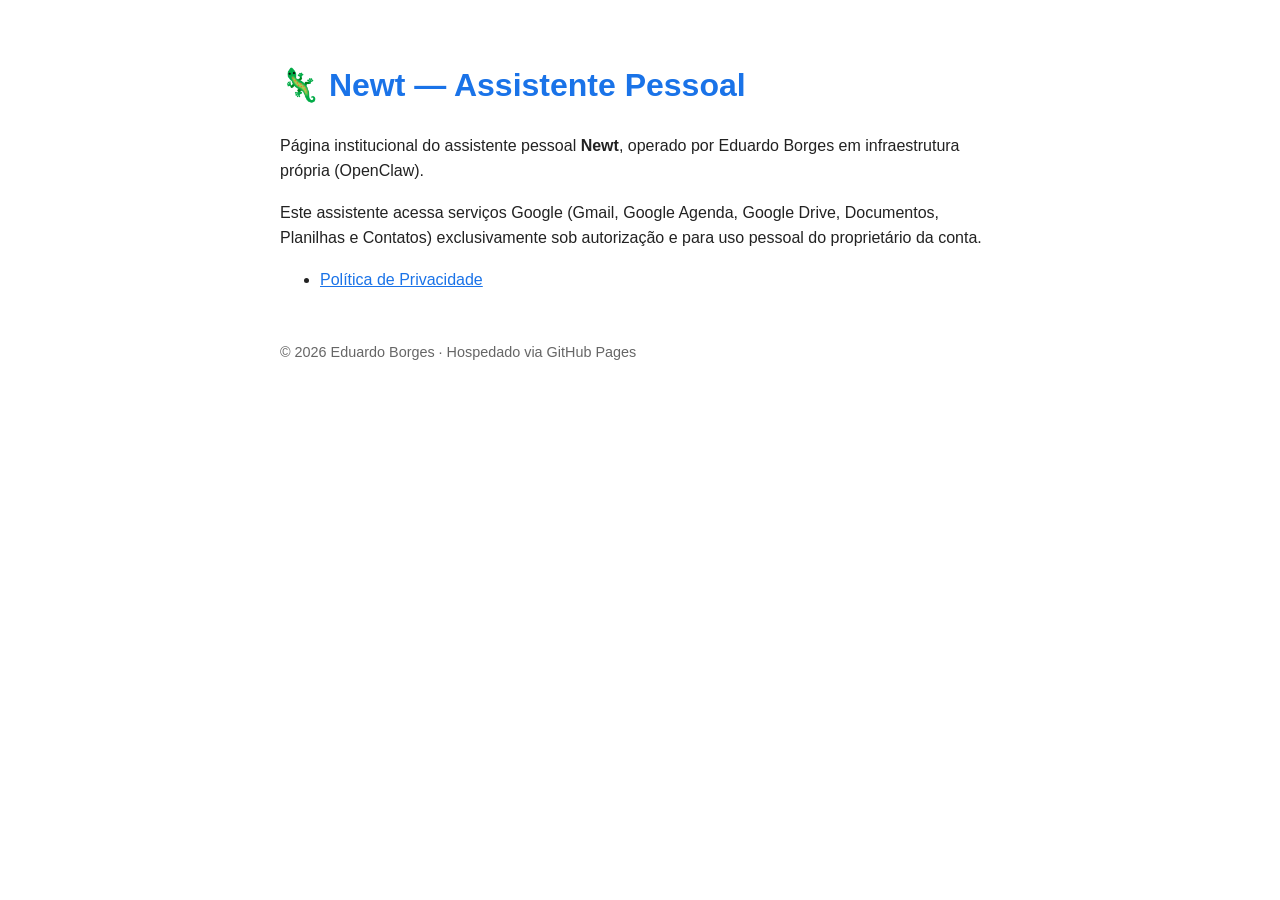
==== commit 85c88f80: "feat: página institucional e política de privacidade do assistente Newt" ====
--- a/index.html
+++ b/index.html
@@ -1,129 +1,24 @@
 <!DOCTYPE html>
-<html lang="en">
-
+<html lang="pt-BR">
 <head>
-    <meta charset="UTF-8">
-    <meta name="viewport" content="width=device-width, initial-scale=1.0">
-    <title>Eduardo Borges | Back-end Developer</title>
-    <link rel="stylesheet" href="style.css">
+  <meta charset="UTF-8">
+  <meta name="viewport" content="width=device-width, initial-scale=1.0">
+  <title>Newt — Assistente Pessoal</title>
+  <style>
+    body { font-family: -apple-system, Segoe UI, Roboto, sans-serif; max-width: 720px; margin: 60px auto; padding: 0 20px; color: #222; line-height: 1.6; }
+    h1 { color: #1a73e8; }
+    a { color: #1a73e8; }
+    footer { margin-top: 48px; font-size: 0.9em; color: #666; }
+  </style>
 </head>
-
 <body>
-
-    <div class="container">
-        <nav>
-            <div style="font-weight: bold; font-size: 1.2rem;">Eduardo Borges</div>
-            <ul>
-                <li><a href="#about">About</a></li>
-                <li><a href="#projects">Projects</a></li>
-                <li><a href="#contact">Contact</a></li>
-            </ul>
-        </nav>
-
-        <header class="hero">
-            <p class="tagline">> System.out.println("Hello, World");</p>
-            <div class="hero-container">
-                <h1>Applying <span class="accent">Physics Logic</span> to <br> Back-end Architecture.</h1>
-                <img src="images/profile-480.png" alt="profile-picture">
-            </div>
-            <p style="max-width: 600px; margin-top: 20px;">
-                I am a Physics Teacher transitioning into Software Engineering.
-                I build robust, scalable systems using Java and Python, treating every bug like an equation waiting to
-                be solved.
-            </p>
-            <div class="btn-container" style="display: block; text-align: left;">
-                <a href="#contact" class="btn">Get in touch</a>
-            </div>
-        </header>
-
-        <section id="about">
-            <h2>About Me</h2>
-            <p>
-                For years, I’ve taught students how the universe works—from Newtonian mechanics to thermodynamics. Now,
-                I apply that same analytical rigor to software development.
-            </p>
-            <p>
-                I specialize in <strong>Back-end Development</strong> because I enjoy the logic "under the hood." I
-                don't just write code; I structure solutions. Whether it's optimizing a database query or architecting a
-                RESTful API, I aim for efficiency and clarity.
-            </p>
-            <p>
-                When I'm not coding, I'm usually solving complex puzzles or playing chess. I believe that a strong
-                strategy wins the game, both on the board and in the server.
-            </p>
-
-            <h3 style="margin-top: 2rem; font-size: 1.2rem;">Tech Stack</h3>
-            <div class="skills-grid">
-                <div class="skill-card">
-                    <strong>Languages</strong><br>
-                    Java, Python, SQL
-                </div>
-                <div class="skill-card">
-                    <strong>Frameworks</strong><br>
-                    Spring Boot, Flask
-                </div>
-                <div class="skill-card">
-                    <strong>Tools</strong><br>
-                    Docker, Git, HTML/CSS
-                </div>
-                <div class="skill-card">
-                    <strong>Interests</strong><br>
-                    Back-end Architecture, Algorithms
-                </div>
-            </div>
-        </section>
-
-        <section id="projects">
-            <h2>Featured Projects</h2>
-
-            <div class="project">
-                <h3>Movie Club</h3>
-                <p class="tech-stack">[ Python | Flask | PostgreSQL ]</p>
-                <p>
-                    A Flask platform that shows catalogs by genre, maintains a "movie of the week", accepts detailed
-                    user ratings, and updates streaming availability via TMDB; backend uses SQLAlchemy/Postgres.
-                </p>
-                <div class="btn-container">
-                    <a href="https://github.com/EduardoLBorges/clube-do-filme" class="btn">View Code (GitHub)</a>
-                </div>
-            </div>
-
-            <div class="project">
-                <h3>Physics Questions DB</h3>
-                <p class="tech-stack">[ Python | Flask ]</p>
-                <p>
-                    A data base of physics questions, add questions, generete tests by topic, backend uses
-                    SQLAlchemy/Postgres.
-                </p>
-                <div class="btn-container">
-                    <a href="https://github.com/EduardoLBorges/banco-de-questoes" class="btn">View Code (GitHub)</a>
-                </div>
-            </div>
-
-        </section>
-
-        <section id="contact">
-            <h2>Let's Connect</h2>
-            <p>
-                I am currently open to opportunities in Back-end Development.
-                If you have a complex problem that needs solving, or if you just want to challenge me to a game of
-                chess, feel free to reach out.
-            </p>
-            <div class="btn-container">
-                <a href="mailto:eduardolborges8@gmail.com" class="btn" style="font-size: 1.2rem;">Send Email</a>
-            </div>
-            <br>
-            <p style="font-size: 0.9rem;">
-                <a href="https://github.com/EduardoLBorges" class="accent">GitHub</a> &nbsp;|&nbsp;
-                <a href="https://www.linkedin.com/in/eduardo-borges-dev/" class="accent">LinkedIn</a>
-            </p>
-        </section>
-
-        <footer>
-            <p>&copy; Eduardo Borges. Built with logic and caffeine.</p>
-        </footer>
-    </div>
-
+  <h1>🦎 Newt — Assistente Pessoal</h1>
+  <p>Página institucional do assistente pessoal <strong>Newt</strong>, operado por Eduardo Borges em infraestrutura própria (OpenClaw).</p>
+  <p>Este assistente acessa serviços Google (Gmail, Google Agenda, Google Drive, Documentos, Planilhas e Contatos) exclusivamente sob autorização e para uso pessoal do proprietário da conta.</p>
+  <ul>
+    <li><a href="privacy.html">Política de Privacidade</a></li>
+  </ul>
+  <footer>© <span id="ano"></span> Eduardo Borges · Hospedado via GitHub Pages</footer>
+  <script>document.getElementById('ano').textContent = new Date().getFullYear();</script>
 </body>
-
 </html>
